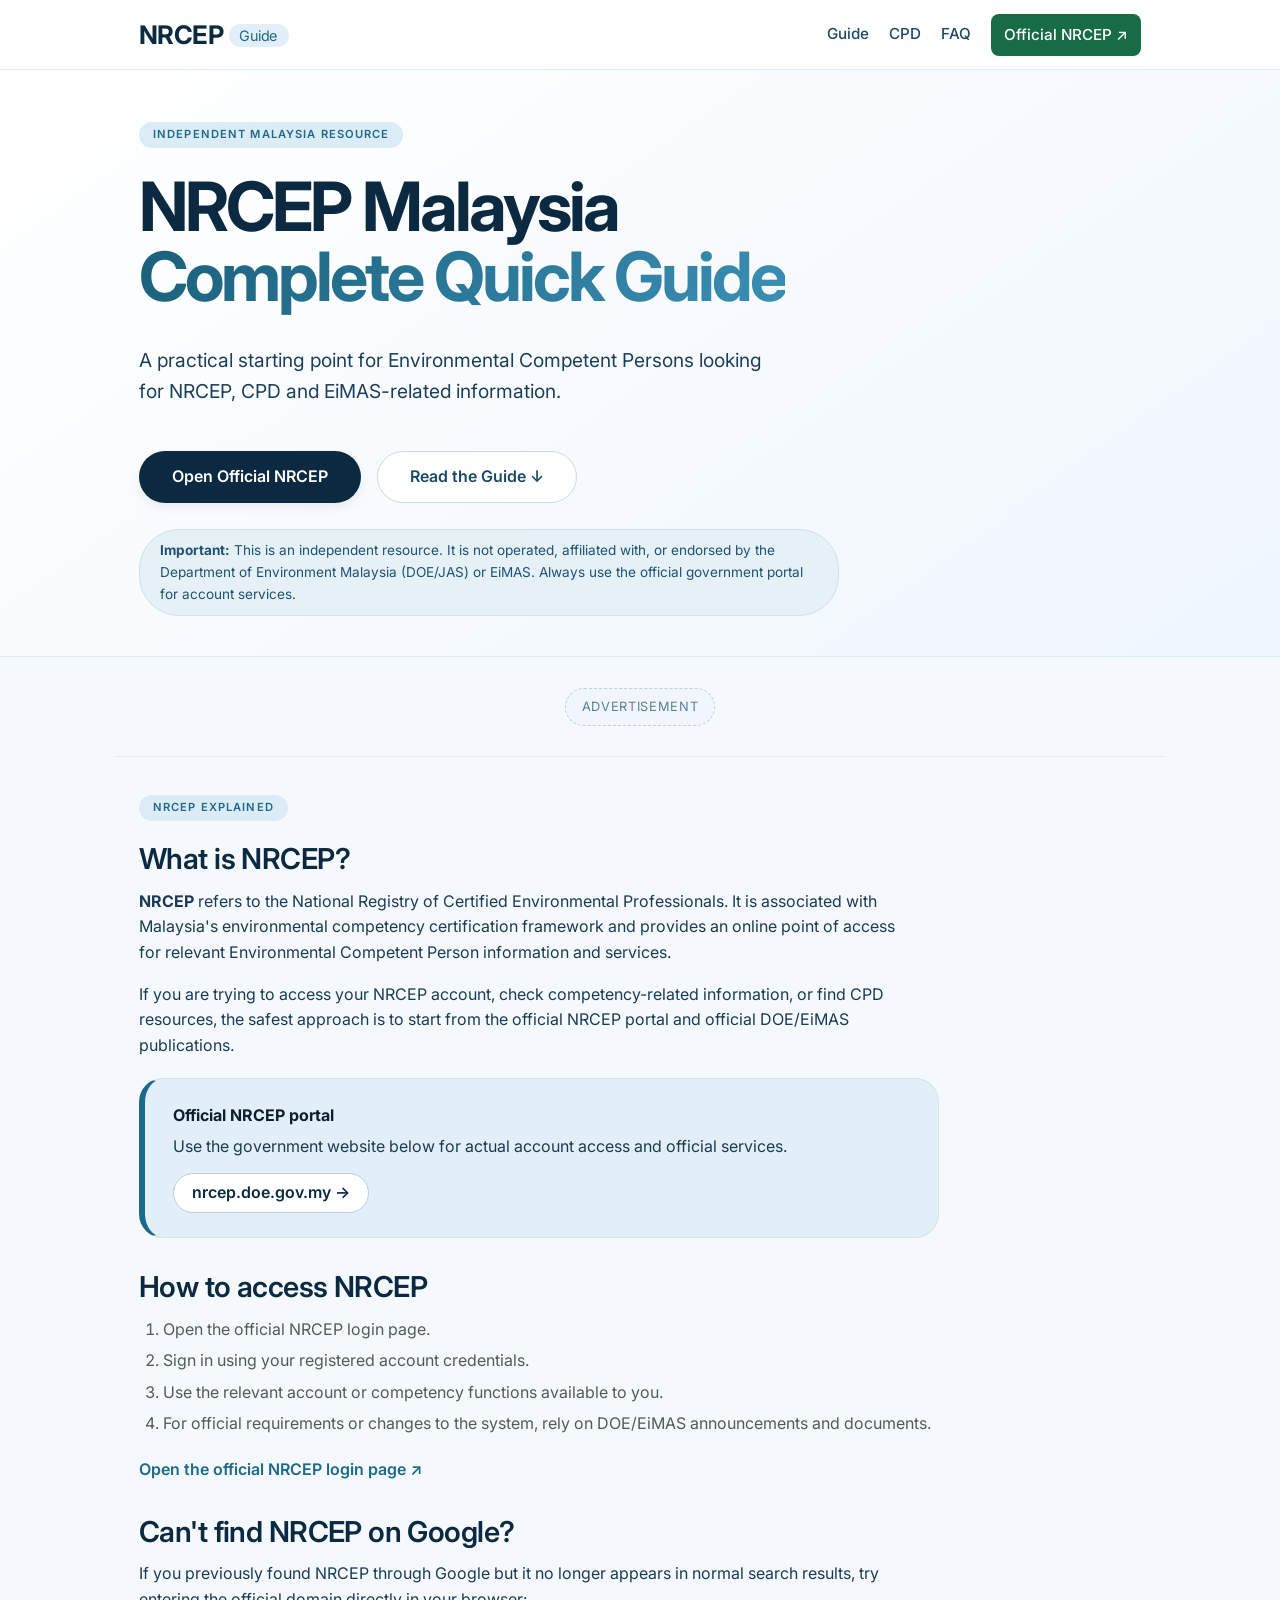
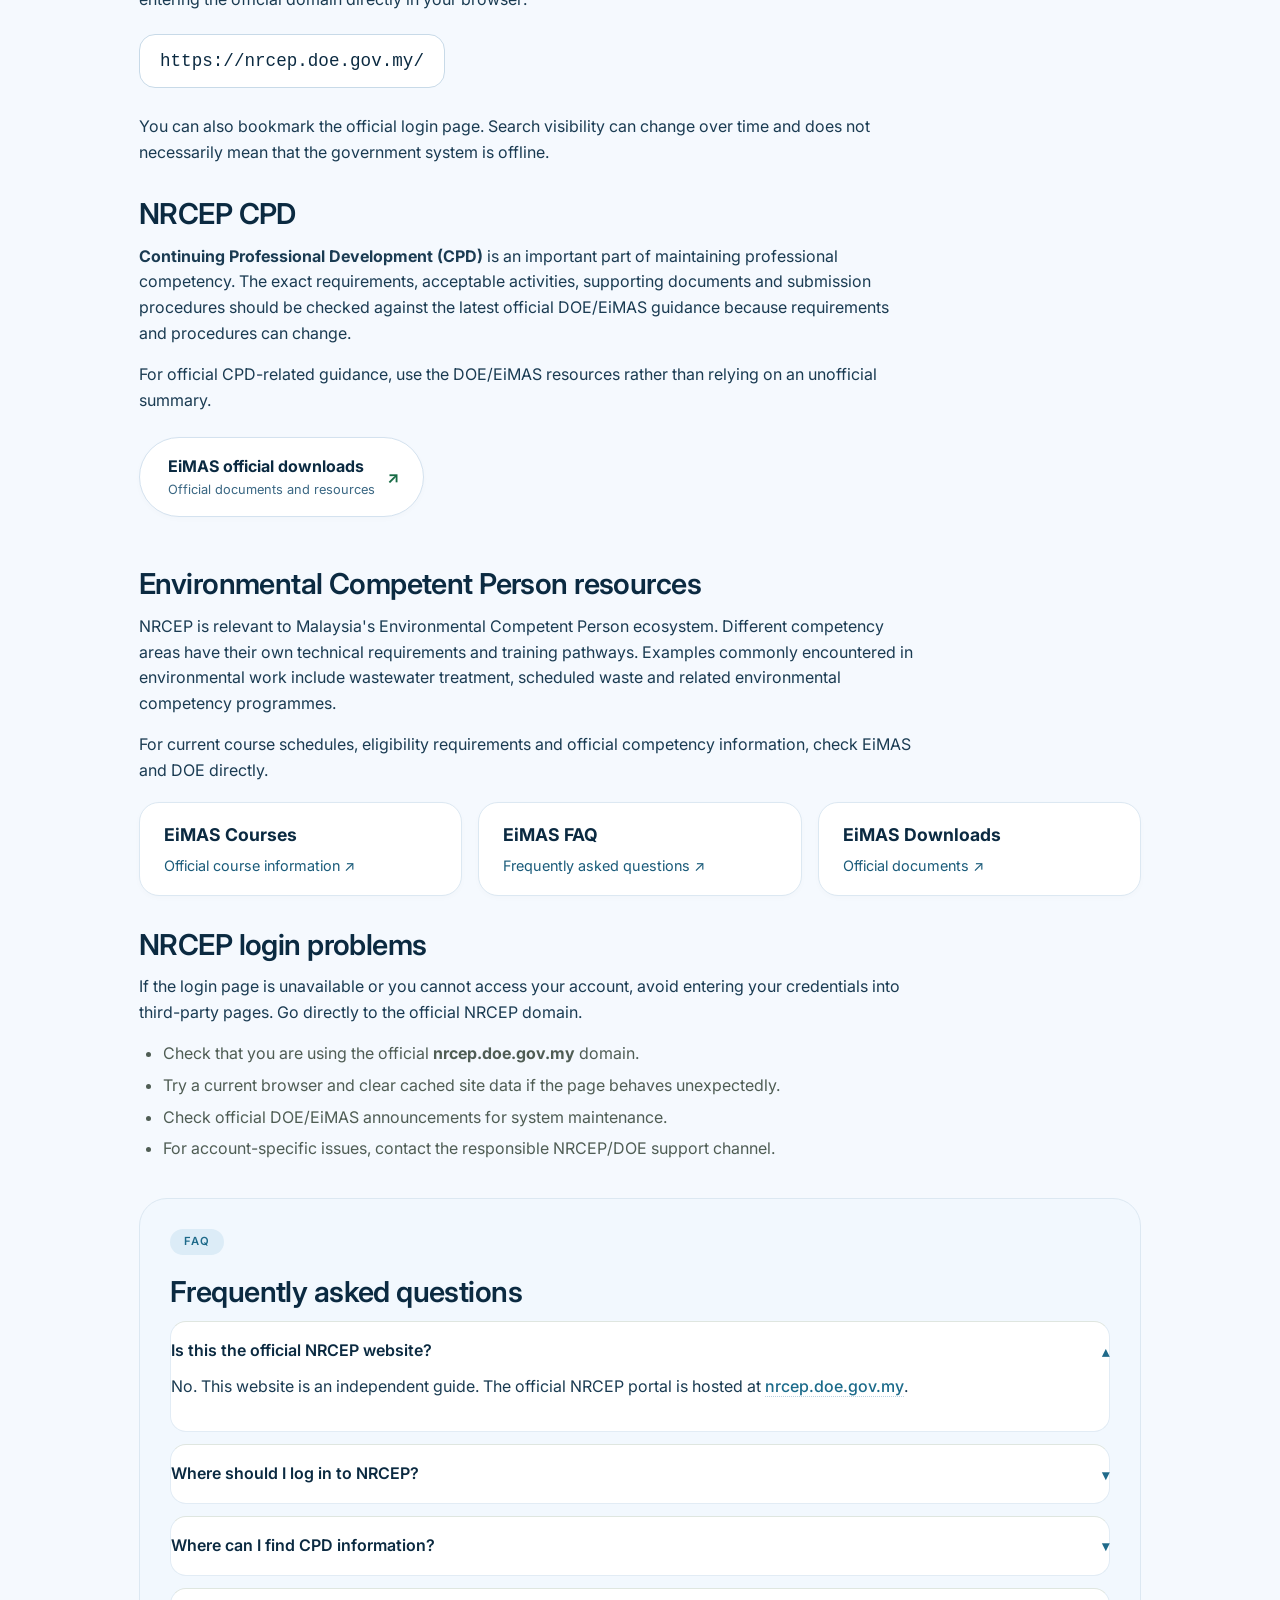
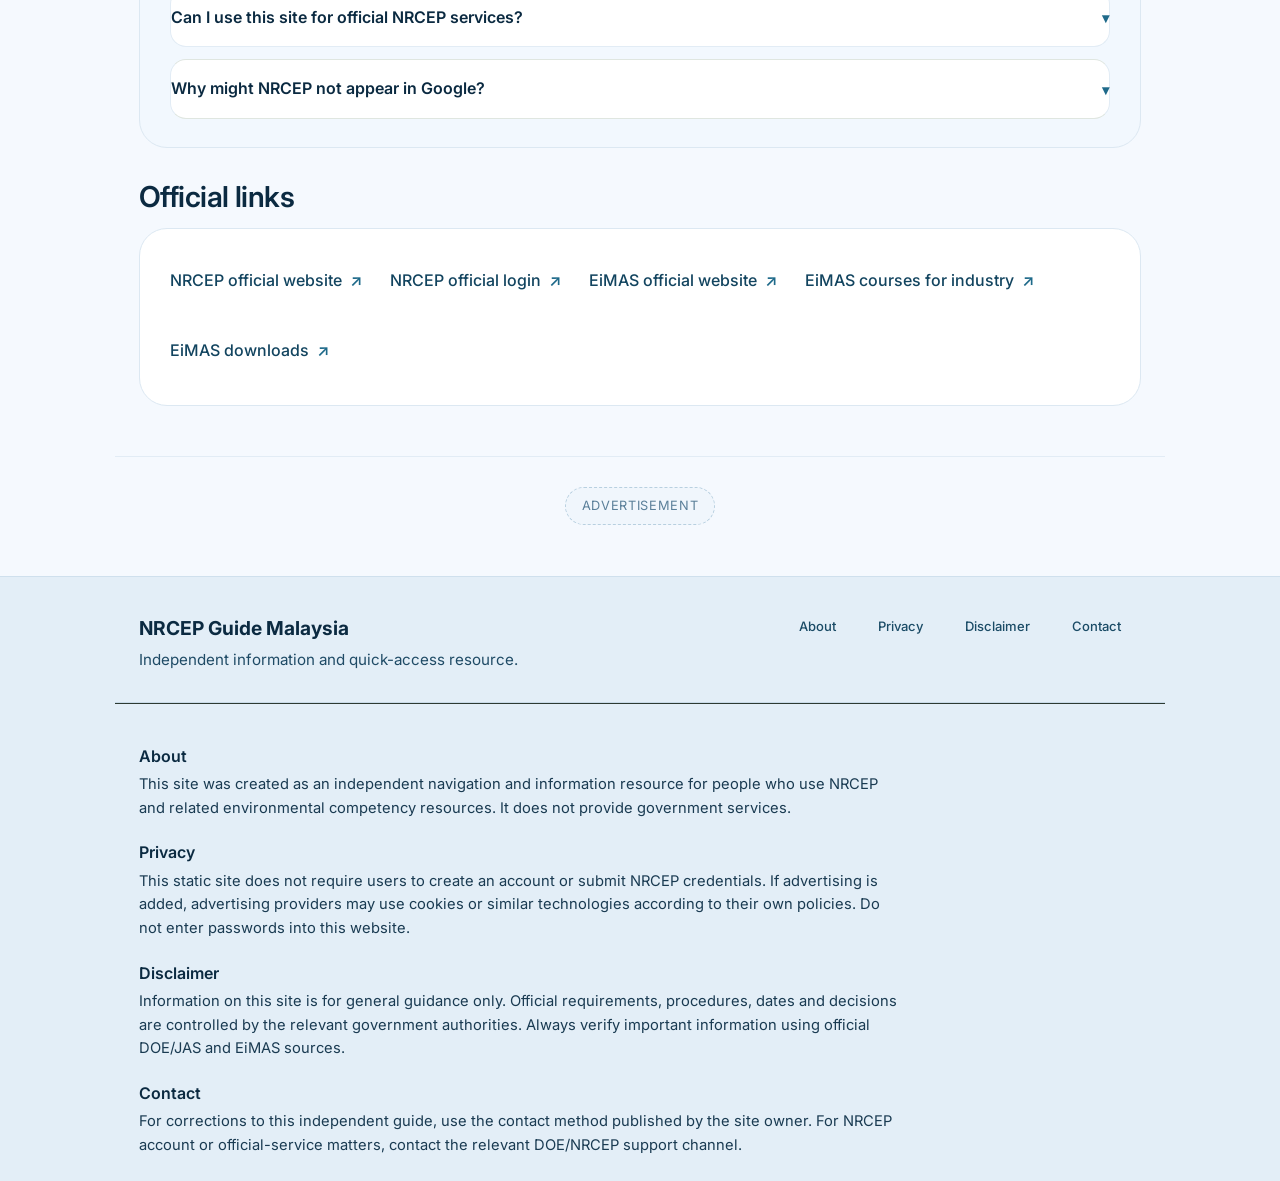
==== index.html @ 07fbc236 "Add NRCEP Guide Malaysia website files including README, HTML, CSS, robots.txt, and sitemap" ====
<!doctype html>
<html lang="en">
<head>
  <meta charset="utf-8">
  <meta name="viewport" content="width=device-width, initial-scale=1">
  <title>NRCEP Malaysia: Complete Guide, CPD, Login & EiMAS Resources</title>
  <meta name="description" content="Independent NRCEP Malaysia guide covering the official portal, login, CPD, Environmental Competent Person information, EiMAS resources and useful links.">
  <meta name="robots" content="index,follow,max-image-preview:large">
  <link rel="canonical" href="https://YOUR-USERNAME.github.io/nrcep-guide/">
  <link rel="stylesheet" href="style.css">
  <!-- Google Font & improved base styling -->
  <link rel="preconnect" href="https://fonts.googleapis.com">
  <link rel="preconnect" href="https://fonts.gstatic.com" crossorigin>
  <link href="https://fonts.googleapis.com/css2?family=Inter:opsz,wght@14..32,400;14..32,500;14..32,600;14..32,700&display=swap" rel="stylesheet">
  <script type="application/ld+json">
  {
    "@context":"https://schema.org",
    "@type":"WebSite",
    "name":"NRCEP Guide Malaysia",
    "url":"https://YOUR-USERNAME.github.io/nrcep-guide/",
    "description":"Independent information and quick-access guide for NRCEP and related Environmental Competent Person resources in Malaysia."
  }
  </script>
  <style>
    /* --- modern reset & base --- */
    * { margin:0; padding:0; box-sizing:border-box; }
    body {
      font-family: 'Inter', -apple-system, BlinkMacSystemFont, sans-serif;
      background: #f5f9fe;
      color: #0b1f2e;
      line-height: 1.6;
      -webkit-font-smoothing: antialiased;
    }
    .wrap { max-width: 1100px; margin: 0 auto; padding: 0 24px; }

    /* --- header / nav --- */
    .nav {
      background: rgba(255,255,255,0.85);
      backdrop-filter: blur(8px);
      border-bottom: 1px solid #e2ecf5;
      padding: 14px 0;
      position: sticky;
      top: 0;
      z-index: 20;
    }
    .nav-inner {
      display: flex;
      align-items: center;
      justify-content: space-between;
      flex-wrap: wrap;
      gap: 12px;
    }
    .brand {
      font-size: 1.6rem;
      font-weight: 700;
      letter-spacing: -0.02em;
      text-decoration: none;
      color: #0b2a41;
      display: flex;
      align-items: center;
      gap: 2px;
    }
    .brand span {
      font-weight: 400;
      color: #1e6a8a;
      background: #e3eff8;
      padding: 0 12px 0 10px;
      border-radius: 40px;
      font-size: 0.9rem;
      margin-left: 4px;
    }
    nav {
      display: flex;
      align-items: center;
      flex-wrap: wrap;
      gap: 12px 20px;
    }
    nav a {
      text-decoration: none;
      font-weight: 500;
      color: #1f4a66;
      font-size: 0.95rem;
      transition: 0.2s;
      border-bottom: 2px solid transparent;
    }
    nav a:hover { border-bottom-color: #1f6a8a; color: #0b2a41; }
    .official {
      background: #0b2a41;
      color: white !important;
      padding: 6px 18px;
      border-radius: 40px;
      border-bottom: none !important;
      transition: 0.2s;
    }
    .official:hover { background: #1a405b; color: white !important; transform: translateY(-1px); }

    /* --- hero --- */
    .hero {
      padding: 52px 0 40px;
      background: linear-gradient(145deg, #ffffff 0%, #eff6fd 100%);
      border-bottom: 1px solid #dce8f2;
    }
    .hero .wrap { display: flex; flex-direction: column; gap: 10px; }
    .eyebrow {
      font-size: 0.7rem;
      font-weight: 600;
      letter-spacing: 0.1em;
      text-transform: uppercase;
      color: #1e6a8a;
      background: #dcecf7;
      display: inline-block;
      padding: 4px 14px;
      border-radius: 30px;
      width: fit-content;
    }
    h1 {
      font-size: 2.8rem;
      font-weight: 700;
      letter-spacing: -0.03em;
      line-height: 1.1;
      color: #0b2a41;
    }
    h1 span {
      background: linear-gradient(135deg, #1a5f7a, #3b8fb5);
      -webkit-background-clip: text;
      -webkit-text-fill-color: transparent;
      background-clip: text;
    }
    .lead {
      font-size: 1.2rem;
      max-width: 650px;
      color: #1c3f59;
      margin-top: 4px;
    }
    .actions {
      display: flex;
      flex-wrap: wrap;
      gap: 16px;
      margin-top: 10px;
    }
    .button {
      display: inline-block;
      padding: 12px 32px;
      border-radius: 60px;
      font-weight: 600;
      font-size: 1rem;
      text-decoration: none;
      transition: 0.2s;
      border: 1px solid transparent;
    }
    .button.primary {
      background: #0b2a41;
      color: white;
      box-shadow: 0 4px 10px rgba(11,42,65,0.08);
    }
    .button.primary:hover {
      background: #1a405b;
      transform: translateY(-2px);
      box-shadow: 0 10px 22px rgba(11,42,65,0.15);
    }
    .button.secondary {
      background: white;
      color: #1a4b66;
      border-color: #c8dae8;
    }
    .button.secondary:hover {
      background: #eef4f9;
      border-color: #a8c0d4;
      transform: translateY(-2px);
    }
    .notice {
      font-size: 0.85rem;
      color: #1f5372;
      background: #e5f0f7;
      padding: 10px 20px;
      border-radius: 40px;
      margin-top: 16px;
      border: 1px solid #cfe0ed;
      max-width: 700px;
    }

    /* --- ads (placeholder) --- */
    .ad-slot {
      text-align: center;
      padding: 20px 0;
      color: #5a7f99;
      font-size: 0.8rem;
      letter-spacing: 0.05em;
      border-bottom: 1px solid #e2ecf5;
    }
    .ad-slot div {
      background: #f0f6fc;
      padding: 8px 16px;
      border-radius: 40px;
      display: inline-block;
      border: 1px dashed #b8d0e0;
    }
    .ad-slot.bottom { border-top: 1px solid #e2ecf5; border-bottom: none; margin-top: 20px; }

    /* --- article / main content --- */
    .article {
      padding: 36px 24px 20px;
    }
    .article h2 {
      font-size: 1.8rem;
      font-weight: 600;
      letter-spacing: -0.02em;
      color: #0b2a41;
      margin: 32px 0 12px;
    }
    .article h2:first-of-type { margin-top: 8px; }
    .article p {
      color: #1a3b52;
      margin-bottom: 16px;
      max-width: 780px;
    }
    .article ul, .article ol {
      padding-left: 24px;
      margin-bottom: 20px;
      color: #1a3b52;
    }
    .article li { margin-bottom: 6px; }
    .text-link {
      font-weight: 600;
      color: #1b6a8a;
      text-decoration: none;
      border-bottom: 2px solid transparent;
    }
    .text-link:hover { border-bottom-color: #1b6a8a; }

    .callout {
      background: #e3eff8;
      border-radius: 24px;
      padding: 24px 28px;
      margin: 20px 0 28px;
      border-left: 6px solid #1b6a8a;
      max-width: 800px;
    }
    .callout p { margin-bottom: 6px; }
    .callout a {
      display: inline-block;
      font-weight: 600;
      color: #0b2a41;
      text-decoration: none;
      background: white;
      padding: 6px 18px;
      border-radius: 40px;
      margin-top: 8px;
      border: 1px solid #b8d0e0;
      transition: 0.15s;
    }
    .callout a:hover { background: #f0f6fc; }

    .url-box {
      background: white;
      padding: 12px 20px;
      border-radius: 16px;
      border: 1px solid #c8dae8;
      font-family: monospace;
      font-size: 1.1rem;
      display: inline-block;
      margin: 6px 0 18px;
      color: #0b2a41;
    }

    .resource {
      display: inline-flex;
      align-items: center;
      gap: 12px;
      background: white;
      padding: 16px 24px 16px 28px;
      border-radius: 60px;
      text-decoration: none;
      border: 1px solid #d4e2ef;
      transition: 0.2s;
      margin: 8px 0 18px;
      box-shadow: 0 2px 6px rgba(0,0,0,0.02);
    }
    .resource:hover {
      border-color: #a8c0d4;
      transform: translateX(4px);
      box-shadow: 0 6px 14px rgba(11,42,65,0.06);
    }
    .resource b { color: #0b2a41; }
    .resource small { display: block; font-weight: 400; color: #3a6783; font-size: 0.8rem; }

    .cards {
      display: flex;
      flex-wrap: wrap;
      gap: 16px;
      margin: 18px 0 24px;
    }
    .mini-card {
      background: white;
      padding: 18px 24px;
      border-radius: 20px;
      border: 1px solid #dce8f2;
      text-decoration: none;
      flex: 1 0 180px;
      transition: 0.2s;
      box-shadow: 0 2px 6px rgba(0,0,0,0.02);
    }
    .mini-card:hover {
      border-color: #a8c0d4;
      transform: translateY(-3px);
      box-shadow: 0 10px 20px rgba(11,42,65,0.06);
    }
    .mini-card b { display: block; font-size: 1.1rem; color: #0b2a41; }
    .mini-card span { font-size: 0.9rem; color: #1a5b7a; }

    /* --- FAQ --- */
    .faq {
      margin: 36px 0 20px;
      background: #f2f8fe;
      border-radius: 28px;
      padding: 28px 30px;
      border: 1px solid #dce8f2;
    }
    .faq .eyebrow { margin-bottom: 12px; }
    .faq h2 { margin-top: 0; }
    details {
      background: white;
      padding: 14px 20px;
      border-radius: 16px;
      margin-top: 12px;
      border: 1px solid #e2ecf5;
      transition: 0.1s;
    }
    details summary {
      font-weight: 600;
      color: #0b2a41;
      cursor: pointer;
      list-style: none;
      display: flex;
      align-items: center;
      justify-content: space-between;
    }
    details summary::-webkit-details-marker { display: none; }
    details summary::after {
      content: "▾";
      font-size: 0.9rem;
      color: #1f6a8a;
    }
    details[open] summary::after { content: "▴"; }
    details p { margin-top: 12px; color: #1a3b52; padding-right: 8px; }
    details a { color: #1b6a8a; font-weight: 500; text-decoration: none; border-bottom: 1px dotted #b8d0e0; }
    details a:hover { border-bottom-color: #1b6a8a; }

    /* --- link list --- */
    .link-list {
      display: flex;
      flex-wrap: wrap;
      gap: 12px 24px;
      background: white;
      padding: 24px 28px;
      border-radius: 28px;
      border: 1px solid #dce8f2;
      margin: 14px 0 10px;
    }
    .link-list a {
      display: inline-flex;
      align-items: center;
      gap: 8px;
      font-weight: 500;
      color: #12445f;
      text-decoration: none;
      border-bottom: 2px solid transparent;
      transition: 0.15s;
    }
    .link-list a:hover { border-bottom-color: #1b6a8a; color: #08324a; }
    .link-list b { color: #1f6a8a; font-weight: 600; }

    /* --- footer --- */
    footer {
      background: #e3eef7;
      border-top: 1px solid #cfe0ed;
      padding: 36px 0 24px;
      margin-top: 20px;
    }
    .footer-grid {
      display: flex;
      flex-wrap: wrap;
      justify-content: space-between;
      gap: 24px;
      padding-bottom: 24px;
      border-bottom: 1px solid #c8dae8;
    }
    .footer-grid strong { font-size: 1.2rem; color: #0b2a41; }
    .footer-grid p { color: #1f4b66; font-size: 0.95rem; }
    .footer-grid a {
      color: #1a4b66;
      text-decoration: none;
      margin-right: 20px;
      font-weight: 500;
      border-bottom: 2px solid transparent;
      transition: 0.15s;
    }
    .footer-grid a:hover { border-bottom-color: #1a4b66; }
    .legal { padding-top: 20px; }
    .legal h3 {
      font-size: 1rem;
      font-weight: 600;
      color: #0b2a41;
      margin: 20px 0 4px;
    }
    .legal p {
      color: #1a3b52;
      font-size: 0.92rem;
      max-width: 760px;
    }

    /* --- responsive --- */
    @media (max-width: 700px) {
      h1 { font-size: 2.2rem; }
      .hero { padding: 36px 0; }
      .nav-inner { flex-direction: column; align-items: stretch; gap: 8px; }
      nav { justify-content: center; }
      .footer-grid { flex-direction: column; align-items: flex-start; }
      .article { padding: 24px 0; }
      .faq { padding: 20px; }
      .callout { padding: 18px; }
    }
    @media (max-width: 460px) {
      .actions .button { width: 100%; text-align: center; }
      .resource { flex-wrap: wrap; }
    }
  </style>
</head>
<body>
<header class="nav">
  <div class="wrap nav-inner">
    <a class="brand" href="#top">NRCEP<span>Guide</span></a>
    <nav>
      <a href="#guide">Guide</a>
      <a href="#cpd">CPD</a>
      <a href="#faq">FAQ</a>
      <a class="official" href="https://nrcep.doe.gov.my/auth/Account/Login" target="_blank" rel="noopener noreferrer">Official NRCEP ↗</a>
    </nav>
  </div>
</header>

<main id="top">
  <section class="hero">
    <div class="wrap">
      <div class="eyebrow">INDEPENDENT MALAYSIA RESOURCE</div>
      <h1>NRCEP Malaysia<br><span>Complete Quick Guide</span></h1>
      <p class="lead">A practical starting point for Environmental Competent Persons looking for NRCEP, CPD and EiMAS-related information.</p>
      <div class="actions">
        <a class="button primary" href="https://nrcep.doe.gov.my/auth/Account/Login" target="_blank" rel="noopener noreferrer">Open Official NRCEP</a>
        <a class="button secondary" href="#guide">Read the Guide ↓</a>
      </div>
      <div class="notice"><strong>Important:</strong> This is an independent resource. It is not operated, affiliated with, or endorsed by the Department of Environment Malaysia (DOE/JAS) or EiMAS. Always use the official government portal for account services.</div>
    </div>
  </section>

  <section class="wrap ad-slot" aria-label="Advertisement"><div>ADVERTISEMENT</div></section>

  <section class="wrap article" id="guide">
    <div class="eyebrow">NRCEP EXPLAINED</div>
    <h2>What is NRCEP?</h2>
    <p><strong>NRCEP</strong> refers to the National Registry of Certified Environmental Professionals. It is associated with Malaysia's environmental competency certification framework and provides an online point of access for relevant Environmental Competent Person information and services.</p>
    <p>If you are trying to access your NRCEP account, check competency-related information, or find CPD resources, the safest approach is to start from the official NRCEP portal and official DOE/EiMAS publications.</p>

    <div class="callout">
      <strong>Official NRCEP portal</strong>
      <p>Use the government website below for actual account access and official services.</p>
      <a href="https://nrcep.doe.gov.my/auth/Account/Login" target="_blank" rel="noopener noreferrer">nrcep.doe.gov.my →</a>
    </div>

    <h2>How to access NRCEP</h2>
    <ol>
      <li>Open the official NRCEP login page.</li>
      <li>Sign in using your registered account credentials.</li>
      <li>Use the relevant account or competency functions available to you.</li>
      <li>For official requirements or changes to the system, rely on DOE/EiMAS announcements and documents.</li>
    </ol>
    <p><a class="text-link" href="https://nrcep.doe.gov.my/auth/Account/Login" target="_blank" rel="noopener noreferrer">Open the official NRCEP login page ↗</a></p>

    <h2>Can't find NRCEP on Google?</h2>
    <p>If you previously found NRCEP through Google but it no longer appears in normal search results, try entering the official domain directly in your browser:</p>
    <div class="url-box">https://nrcep.doe.gov.my/</div>
    <p>You can also bookmark the official login page. Search visibility can change over time and does not necessarily mean that the government system is offline.</p>

    <h2 id="cpd">NRCEP CPD</h2>
    <p><strong>Continuing Professional Development (CPD)</strong> is an important part of maintaining professional competency. The exact requirements, acceptable activities, supporting documents and submission procedures should be checked against the latest official DOE/EiMAS guidance because requirements and procedures can change.</p>
    <p>For official CPD-related guidance, use the DOE/EiMAS resources rather than relying on an unofficial summary.</p>
    <a class="resource" href="https://eimas.doe.gov.my/en/download/" target="_blank" rel="noopener noreferrer">
      <span><b>EiMAS official downloads</b><small>Official documents and resources</small></span><b>↗</b>
    </a>

    <h2>Environmental Competent Person resources</h2>
    <p>NRCEP is relevant to Malaysia's Environmental Competent Person ecosystem. Different competency areas have their own technical requirements and training pathways. Examples commonly encountered in environmental work include wastewater treatment, scheduled waste and related environmental competency programmes.</p>
    <p>For current course schedules, eligibility requirements and official competency information, check EiMAS and DOE directly.</p>

    <div class="cards">
      <a class="mini-card" href="https://eimas.doe.gov.my/en/courses/courses-for-industry/" target="_blank" rel="noopener noreferrer"><b>EiMAS Courses</b><span>Official course information ↗</span></a>
      <a class="mini-card" href="https://eimas.doe.gov.my/en/faq/" target="_blank" rel="noopener noreferrer"><b>EiMAS FAQ</b><span>Frequently asked questions ↗</span></a>
      <a class="mini-card" href="https://eimas.doe.gov.my/en/download/" target="_blank" rel="noopener noreferrer"><b>EiMAS Downloads</b><span>Official documents ↗</span></a>
    </div>

    <h2>NRCEP login problems</h2>
    <p>If the login page is unavailable or you cannot access your account, avoid entering your credentials into third-party pages. Go directly to the official NRCEP domain.</p>
    <ul>
      <li>Check that you are using the official <strong>nrcep.doe.gov.my</strong> domain.</li>
      <li>Try a current browser and clear cached site data if the page behaves unexpectedly.</li>
      <li>Check official DOE/EiMAS announcements for system maintenance.</li>
      <li>For account-specific issues, contact the responsible NRCEP/DOE support channel.</li>
    </ul>

    <section class="faq" id="faq">
      <div class="eyebrow">FAQ</div>
      <h2>Frequently asked questions</h2>
      <details open><summary>Is this the official NRCEP website?</summary><p>No. This website is an independent guide. The official NRCEP portal is hosted at <a href="https://nrcep.doe.gov.my/" target="_blank" rel="noopener noreferrer">nrcep.doe.gov.my</a>.</p></details>
      <details><summary>Where should I log in to NRCEP?</summary><p>Use the official NRCEP login page: <a href="https://nrcep.doe.gov.my/auth/Account/Login" target="_blank" rel="noopener noreferrer">NRCEP Login ↗</a>.</p></details>
      <details><summary>Where can I find CPD information?</summary><p>Start with the official DOE/EiMAS resources and the latest published guidance. Requirements may change, so check the current official documents.</p></details>
      <details><summary>Can I use this site for official NRCEP services?</summary><p>No. This site only provides information and links. Account actions and official services should be performed on the government NRCEP portal.</p></details>
      <details><summary>Why might NRCEP not appear in Google?</summary><p>Search indexing and ranking can change. If the domain is not appearing in search, access it directly using the official URL and check official DOE channels for any service changes.</p></details>
    </section>

    <h2>Official links</h2>
    <div class="link-list">
      <a href="https://nrcep.doe.gov.my/" target="_blank" rel="noopener noreferrer"><span>NRCEP official website</span><b>↗</b></a>
      <a href="https://nrcep.doe.gov.my/auth/Account/Login" target="_blank" rel="noopener noreferrer"><span>NRCEP official login</span><b>↗</b></a>
      <a href="https://eimas.doe.gov.my/" target="_blank" rel="noopener noreferrer"><span>EiMAS official website</span><b>↗</b></a>
      <a href="https://eimas.doe.gov.my/en/courses/courses-for-industry/" target="_blank" rel="noopener noreferrer"><span>EiMAS courses for industry</span><b>↗</b></a>
      <a href="https://eimas.doe.gov.my/en/download/" target="_blank" rel="noopener noreferrer"><span>EiMAS downloads</span><b>↗</b></a>
    </div>
  </section>

  <section class="wrap ad-slot bottom" aria-label="Advertisement"><div>ADVERTISEMENT</div></section>
</main>

<footer>
  <div class="wrap footer-grid">
    <div><strong>NRCEP Guide Malaysia</strong><p>Independent information and quick-access resource.</p></div>
    <div>
      <a href="#about">About</a>
      <a href="#privacy">Privacy</a>
      <a href="#disclaimer">Disclaimer</a>
      <a href="#contact">Contact</a>
    </div>
  </div>
  <div class="wrap legal" id="about">
    <h3>About</h3>
    <p>This site was created as an independent navigation and information resource for people who use NRCEP and related environmental competency resources. It does not provide government services.</p>
    <h3 id="privacy">Privacy</h3>
    <p>This static site does not require users to create an account or submit NRCEP credentials. If advertising is added, advertising providers may use cookies or similar technologies according to their own policies. Do not enter passwords into this website.</p>
    <h3 id="disclaimer">Disclaimer</h3>
    <p>Information on this site is for general guidance only. Official requirements, procedures, dates and decisions are controlled by the relevant government authorities. Always verify important information using official DOE/JAS and EiMAS sources.</p>
    <h3 id="contact">Contact</h3>
    <p>For corrections to this independent guide, use the contact method published by the site owner. For NRCEP account or official-service matters, contact the relevant DOE/NRCEP support channel.</p>
  </div>
</footer>
</body>
</html>
---- style.css ----
:root{--bg:#f7f9f7;--ink:#142018;--muted:#647169;--line:#dfe6e0;--card:#fff;--accent:#176b45;--dark:#0e4e34;--soft:#e7f2eb}
*{box-sizing:border-box}html{scroll-behavior:smooth}body{margin:0;background:var(--bg);color:var(--ink);font-family:Inter,ui-sans-serif,system-ui,-apple-system,BlinkMacSystemFont,"Segoe UI",sans-serif;line-height:1.7}.wrap{width:min(1050px,calc(100% - 36px));margin:auto}
.nav{height:70px;background:#fff;border-bottom:1px solid var(--line);position:sticky;top:0;z-index:20}.nav-inner{height:100%;display:flex;align-items:center;justify-content:space-between}.brand{font-weight:850;font-size:20px;text-decoration:none;color:var(--ink)}.brand span{color:var(--accent)}nav{display:flex;align-items:center;gap:22px}nav a{font-size:13px;color:var(--muted);text-decoration:none;font-weight:700}nav .official{color:#fff;background:var(--accent);padding:9px 13px;border-radius:8px}
.hero{padding:85px 0 65px;background:linear-gradient(180deg,#fff,#f7f9f7);border-bottom:1px solid var(--line)}.eyebrow{font-size:11px;letter-spacing:1.7px;font-weight:850;color:var(--accent);margin-bottom:13px}.hero h1{font-size:clamp(42px,7vw,68px);line-height:1.03;letter-spacing:-3px;margin:0 0 20px}.hero h1 span{color:var(--accent)}.lead{font-size:19px;color:var(--muted);max-width:700px;margin:0 0 25px}.actions{display:flex;gap:10px;flex-wrap:wrap}.button{display:inline-block;text-decoration:none;padding:12px 17px;border-radius:9px;font-weight:800;font-size:14px}.primary{background:var(--accent);color:#fff}.secondary{background:#fff;color:var(--ink);border:1px solid var(--line)}.notice{margin-top:22px;max-width:800px;font-size:13px;color:#6a756e;background:#f0f5f1;border:1px solid #dce8df;padding:13px 15px;border-radius:9px}
.article{max-width:800px;padding:55px 0}.article h2{font-size:29px;line-height:1.2;letter-spacing:-.7px;margin:45px 0 12px}.article p{color:#4f5d54}.article li{color:#4f5d54;margin:5px 0}.callout{background:var(--soft);border:1px solid #d4e5da;border-radius:13px;padding:22px;margin:25px 0}.callout p{margin:5px 0 10px}.callout a,.text-link{color:var(--accent);font-weight:800;text-decoration:none}.url-box{background:#18221c;color:#e9f2ec;padding:14px 17px;border-radius:9px;font-family:ui-monospace,SFMono-Regular,Menlo,monospace;font-size:13px;overflow:auto}
.resource{display:flex;justify-content:space-between;align-items:center;text-decoration:none;color:var(--ink);border:1px solid var(--line);background:#fff;border-radius:12px;padding:17px 19px;margin:18px 0}.resource small{display:block;color:var(--muted);font-weight:500}.resource>b:last-child{color:var(--accent)}
.cards{display:grid;grid-template-columns:repeat(3,1fr);gap:12px;margin:20px 0}.mini-card{display:flex;flex-direction:column;gap:5px;border:1px solid var(--line);background:#fff;border-radius:12px;padding:17px;text-decoration:none;color:var(--ink)}.mini-card span{font-size:12px;color:var(--muted)}
.faq{margin-top:55px}.faq details{border-top:1px solid var(--line);padding:16px 0}.faq details:last-child{border-bottom:1px solid var(--line)}summary{cursor:pointer;font-weight:800}.faq p{margin:10px 0 0}.link-list{border-top:1px solid var(--line);margin-top:20px}.link-list a{display:flex;justify-content:space-between;padding:15px 2px;border-bottom:1px solid var(--line);text-decoration:none;color:var(--ink);font-weight:750}.link-list b{color:var(--accent)}
.ad-slot{height:100px;display:grid;place-items:center;color:#9aa39d;font-size:9px;letter-spacing:1.4px}.bottom{margin-bottom:35px}
footer{background:#132019;color:#dce6df;padding:35px 0 45px}.footer-grid{display:flex;justify-content:space-between;gap:30px}.footer-grid p{color:#9daaa2;font-size:13px;margin:5px 0}.footer-grid a{color:#cdd9d1;text-decoration:none;font-size:13px;margin-left:18px}.legal{max-width:1050px;margin-top:30px;border-top:1px solid #2d3a32;padding-top:25px}.legal h3{font-size:14px;margin:22px 0 5px}.legal p{color:#9daaa2;font-size:12px;max-width:800px;margin:0}
@media(max-width:760px){nav a:not(.official){display:none}.hero{padding:60px 0 45px}.hero h1{letter-spacing:-2px}.article h2{font-size:26px}.cards{grid-template-columns:1fr}.footer-grid{flex-direction:column}.footer-grid a{margin:0 15px 0 0}}
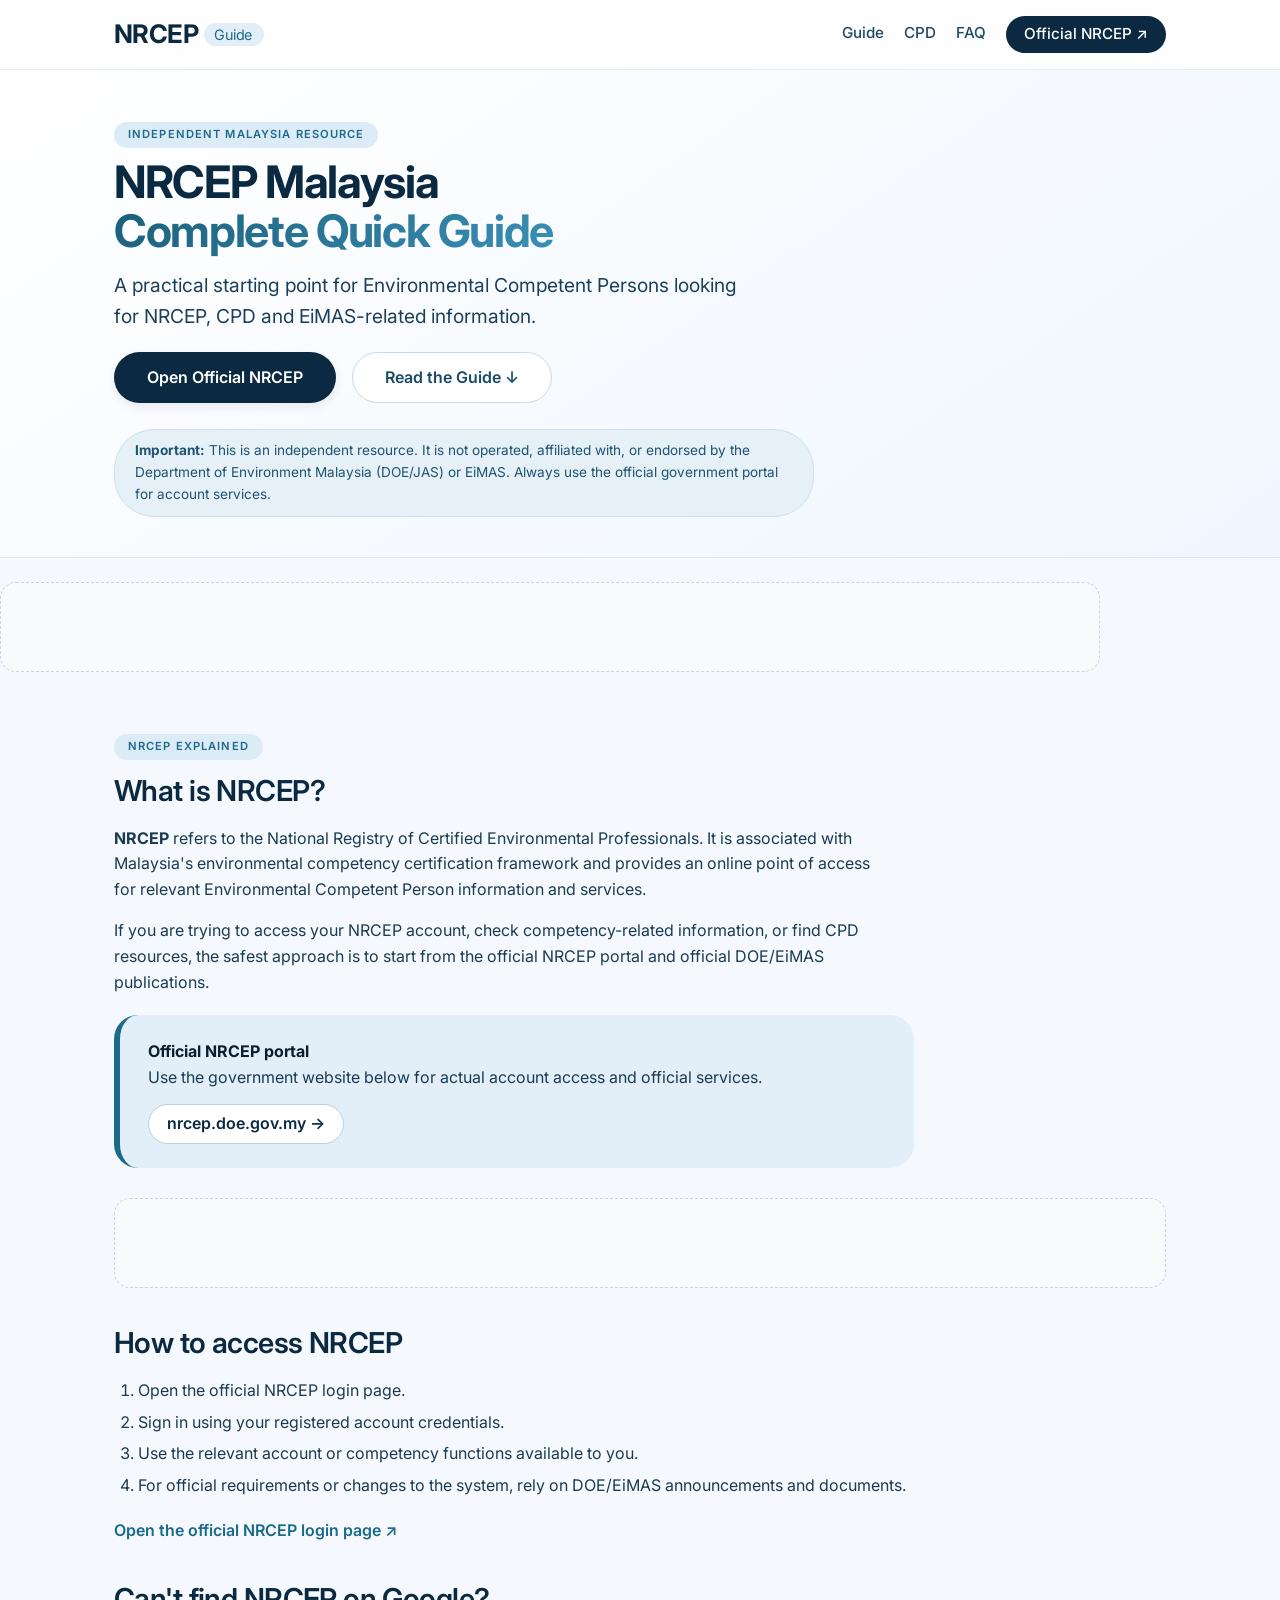
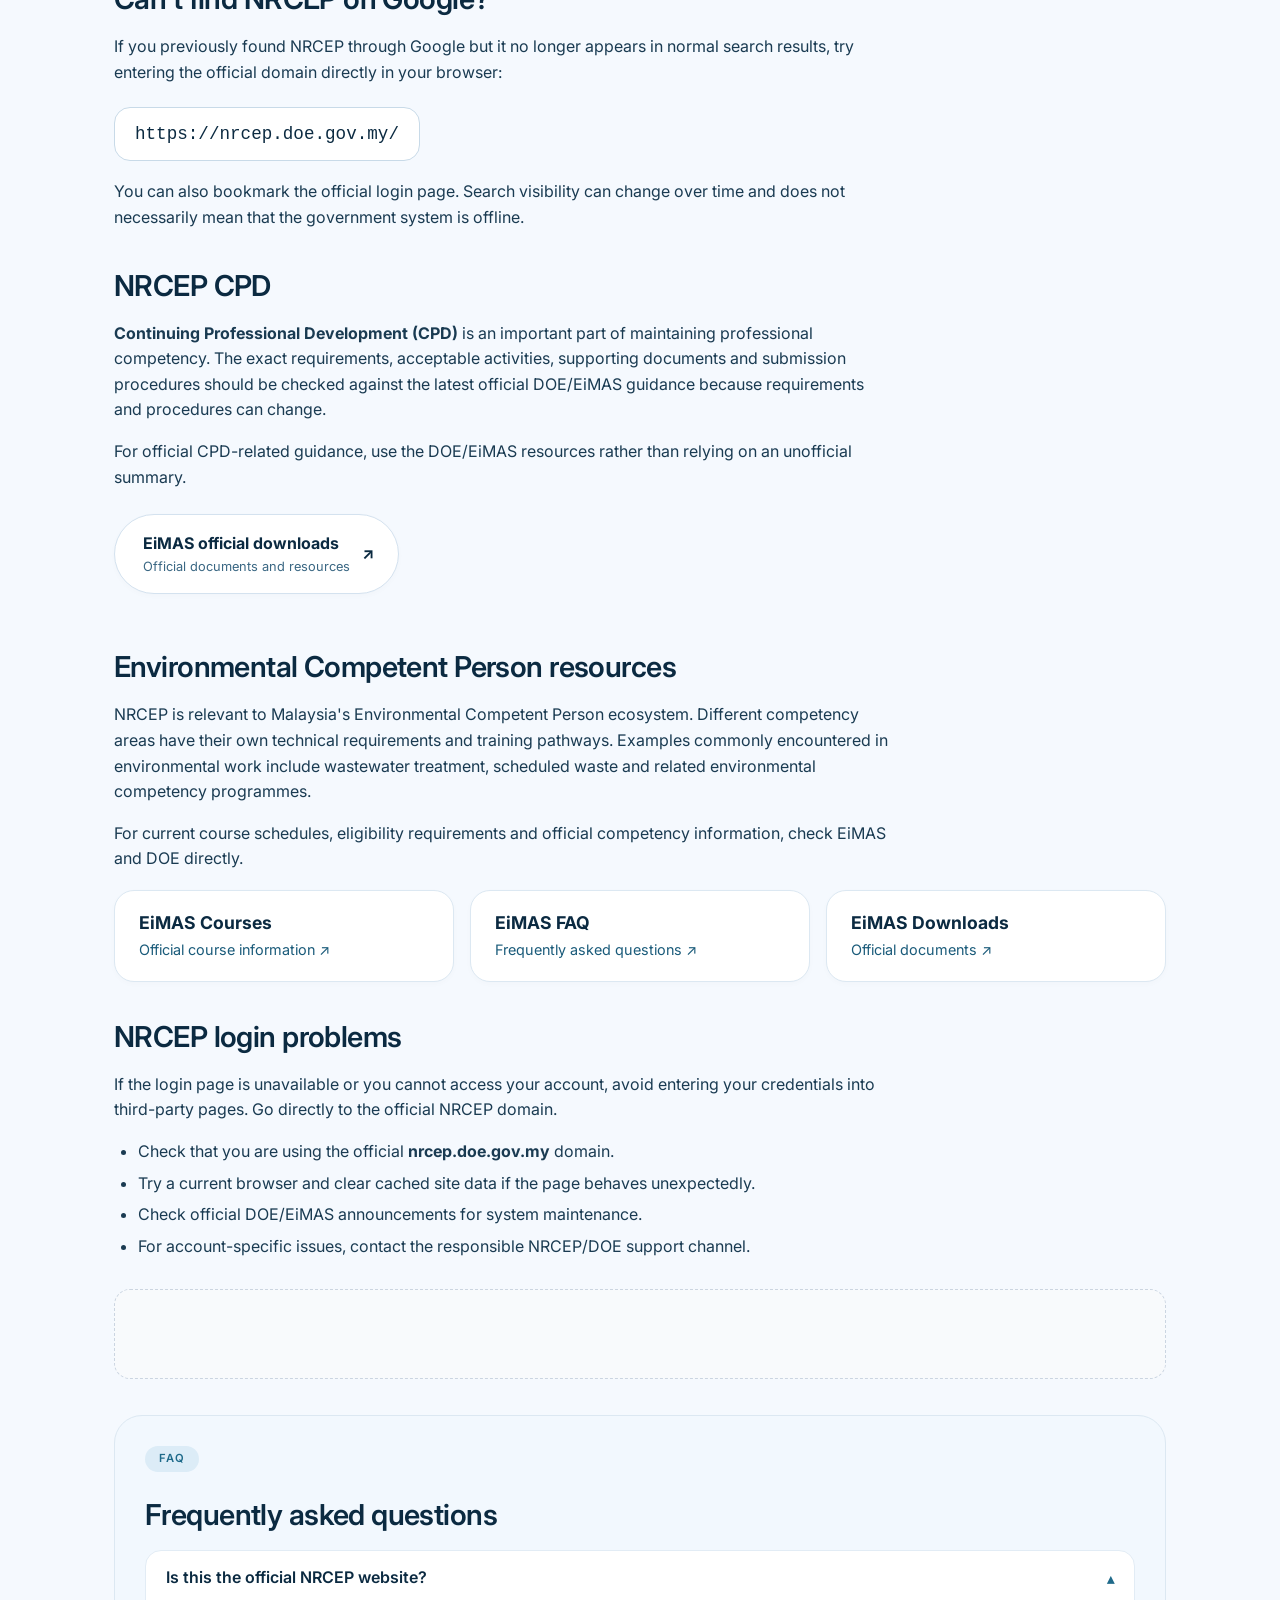
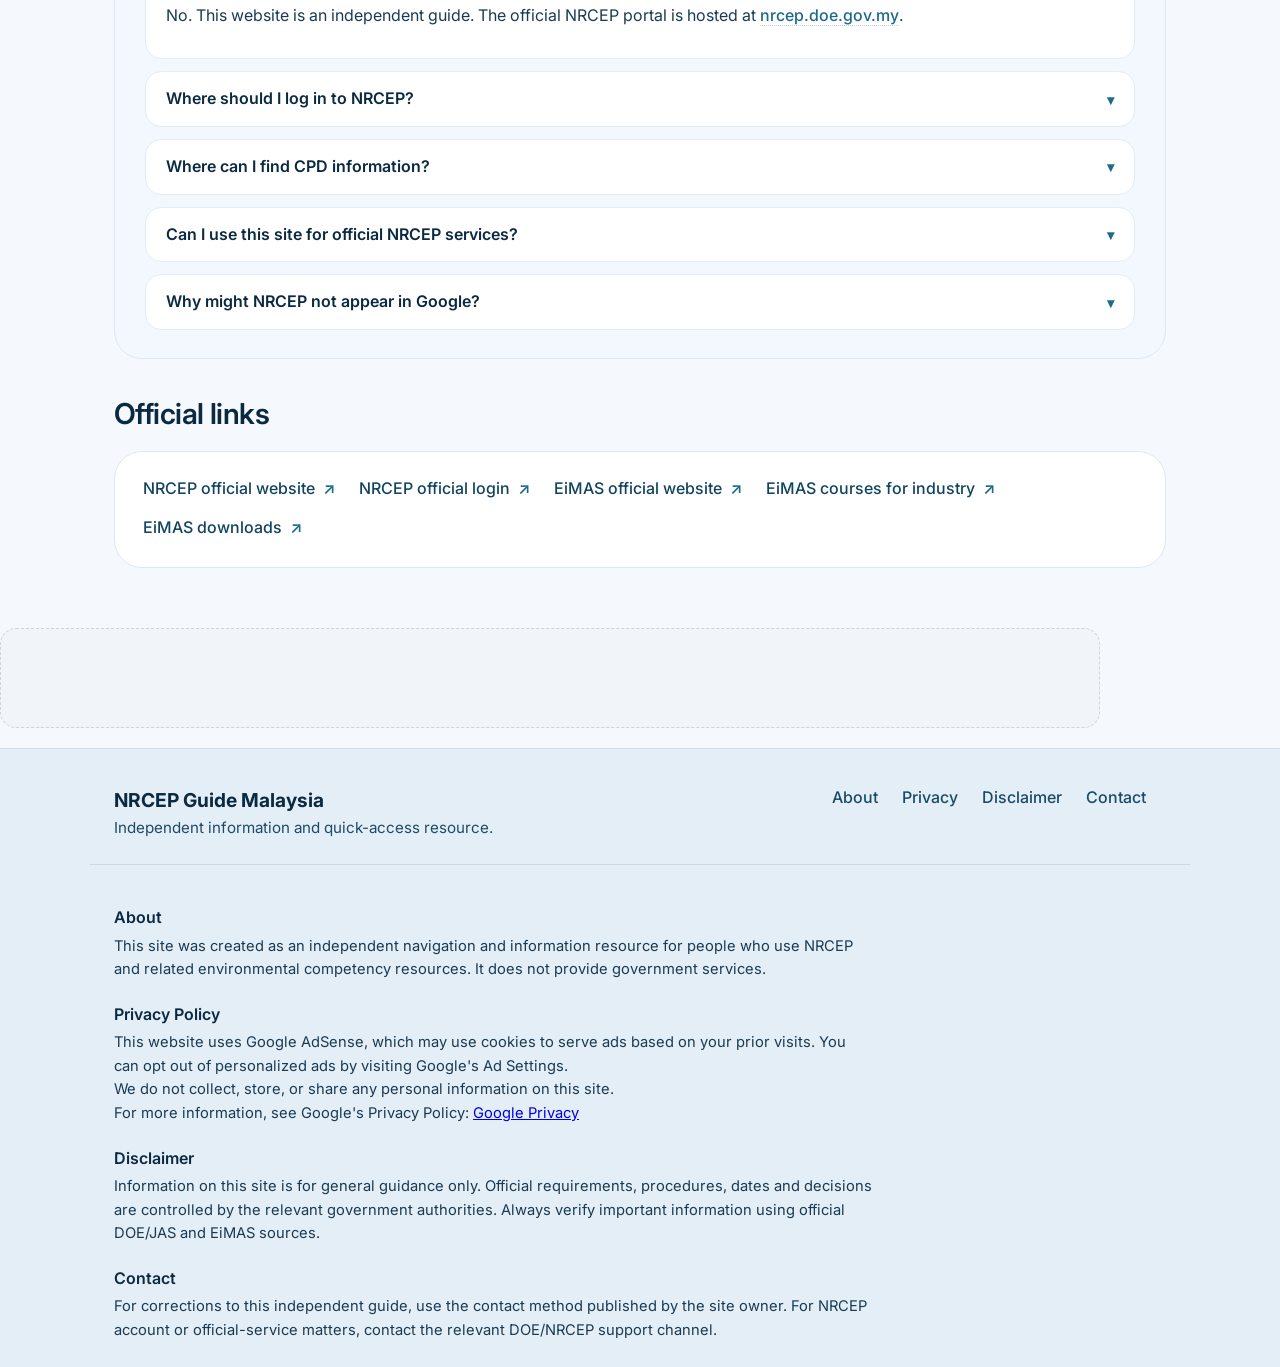
==== commit fbb9dd8d: "Update canonical link and add AdSense scripts" ====
--- a/index.html
+++ b/index.html
@@ -6,21 +6,17 @@
   <title>NRCEP Malaysia: Complete Guide, CPD, Login & EiMAS Resources</title>
   <meta name="description" content="Independent NRCEP Malaysia guide covering the official portal, login, CPD, Environmental Competent Person information, EiMAS resources and useful links.">
   <meta name="robots" content="index,follow,max-image-preview:large">
-  <link rel="canonical" href="https://YOUR-USERNAME.github.io/nrcep-guide/">
-  <link rel="stylesheet" href="style.css">
-  <!-- Google Font & improved base styling -->
+  <link rel="canonical" href="https://mhazeeq99-web.github.io/nrcep-guide/">
+
+  <!-- ===== GOOGLE ADSENSE ===== -->
+  <script async src="https://pagead2.googlesyndication.com/pagead/js/adsbygoogle.js?client=ca-pub-5164072019657938"
+     crossorigin="anonymous"></script>
+
+  <!-- Google Font -->
   <link rel="preconnect" href="https://fonts.googleapis.com">
   <link rel="preconnect" href="https://fonts.gstatic.com" crossorigin>
   <link href="https://fonts.googleapis.com/css2?family=Inter:opsz,wght@14..32,400;14..32,500;14..32,600;14..32,700&display=swap" rel="stylesheet">
-  <script type="application/ld+json">
-  {
-    "@context":"https://schema.org",
-    "@type":"WebSite",
-    "name":"NRCEP Guide Malaysia",
-    "url":"https://YOUR-USERNAME.github.io/nrcep-guide/",
-    "description":"Independent information and quick-access guide for NRCEP and related Environmental Competent Person resources in Malaysia."
-  }
-  </script>
+
   <style>
     /* --- modern reset & base --- */
     * { margin:0; padding:0; box-sizing:border-box; }
@@ -179,23 +175,25 @@
       max-width: 700px;
     }
 
-    /* --- ads (placeholder) --- */
-    .ad-slot {
-      text-align: center;
-      padding: 20px 0;
-      color: #5a7f99;
-      font-size: 0.8rem;
-      letter-spacing: 0.05em;
-      border-bottom: 1px solid #e2ecf5;
-    }
-    .ad-slot div {
-      background: #f0f6fc;
-      padding: 8px 16px;
-      border-radius: 40px;
-      display: inline-block;
-      border: 1px dashed #b8d0e0;
-    }
-    .ad-slot.bottom { border-top: 1px solid #e2ecf5; border-bottom: none; margin-top: 20px; }
+    /* --- Ad containers --- */
+    .ad-container {
+      background: #f8fafc;
+      border-radius: 16px;
+      padding: 16px;
+      margin: 24px 0;
+      min-height: 90px;
+      display: flex;
+      align-items: center;
+      justify-content: center;
+      border: 1px dashed #cbd5e1;
+    }
+    .ad-container-bottom {
+      background: #f1f5f9;
+      border-radius: 16px;
+      padding: 20px;
+      margin: 30px 0 10px;
+      min-height: 100px;
+    }
 
     /* --- article / main content --- */
     .article {
@@ -427,6 +425,7 @@
   </style>
 </head>
 <body>
+
 <header class="nav">
   <div class="wrap nav-inner">
     <a class="brand" href="#top">NRCEP<span>Guide</span></a>
@@ -453,7 +452,18 @@
     </div>
   </section>
 
-  <section class="wrap ad-slot" aria-label="Advertisement"><div>ADVERTISEMENT</div></section>
+  <!-- AD 1: TOP BANNER (slot ID will be added after approval) -->
+  <section class="wrap ad-container" aria-label="Advertisement">
+    <ins class="adsbygoogle"
+         style="display:block"
+         data-ad-client="ca-pub-5164072019657938"
+         data-ad-slot="XXXXXXXXXX"
+         data-ad-format="auto"
+         data-full-width-responsive="true"></ins>
+    <script>
+         (adsbygoogle = window.adsbygoogle || []).push({});
+    </script>
+  </section>
 
   <section class="wrap article" id="guide">
     <div class="eyebrow">NRCEP EXPLAINED</div>
@@ -465,6 +475,19 @@
       <strong>Official NRCEP portal</strong>
       <p>Use the government website below for actual account access and official services.</p>
       <a href="https://nrcep.doe.gov.my/auth/Account/Login" target="_blank" rel="noopener noreferrer">nrcep.doe.gov.my →</a>
+    </div>
+
+    <!-- AD 2: IN-CONTENT (slot ID will be added after approval) -->
+    <div class="ad-container" style="margin: 30px 0;">
+      <ins class="adsbygoogle"
+           style="display:block"
+           data-ad-client="ca-pub-5164072019657938"
+           data-ad-slot="XXXXXXXXXX"
+           data-ad-format="auto"
+           data-full-width-responsive="true"></ins>
+      <script>
+           (adsbygoogle = window.adsbygoogle || []).push({});
+      </script>
     </div>
 
     <h2>How to access NRCEP</h2>
@@ -506,6 +529,19 @@
       <li>Check official DOE/EiMAS announcements for system maintenance.</li>
       <li>For account-specific issues, contact the responsible NRCEP/DOE support channel.</li>
     </ul>
+
+    <!-- AD 3: BEFORE FAQ (slot ID will be added after approval) -->
+    <div class="ad-container" style="margin: 30px 0;">
+      <ins class="adsbygoogle"
+           style="display:block"
+           data-ad-client="ca-pub-5164072019657938"
+           data-ad-slot="XXXXXXXXXX"
+           data-ad-format="auto"
+           data-full-width-responsive="true"></ins>
+      <script>
+           (adsbygoogle = window.adsbygoogle || []).push({});
+      </script>
+    </div>
 
     <section class="faq" id="faq">
       <div class="eyebrow">FAQ</div>
@@ -527,7 +563,18 @@
     </div>
   </section>
 
-  <section class="wrap ad-slot bottom" aria-label="Advertisement"><div>ADVERTISEMENT</div></section>
+  <!-- AD 4: BOTTOM (slot ID will be added after approval) -->
+  <section class="wrap ad-container ad-container-bottom" aria-label="Advertisement">
+    <ins class="adsbygoogle"
+         style="display:block"
+         data-ad-client="ca-pub-5164072019657938"
+         data-ad-slot="XXXXXXXXXX"
+         data-ad-format="auto"
+         data-full-width-responsive="true"></ins>
+    <script>
+         (adsbygoogle = window.adsbygoogle || []).push({});
+    </script>
+  </section>
 </main>
 
 <footer>
@@ -543,13 +590,19 @@
   <div class="wrap legal" id="about">
     <h3>About</h3>
     <p>This site was created as an independent navigation and information resource for people who use NRCEP and related environmental competency resources. It does not provide government services.</p>
-    <h3 id="privacy">Privacy</h3>
-    <p>This static site does not require users to create an account or submit NRCEP credentials. If advertising is added, advertising providers may use cookies or similar technologies according to their own policies. Do not enter passwords into this website.</p>
+
+    <h3 id="privacy">Privacy Policy</h3>
+    <p>This website uses Google AdSense, which may use cookies to serve ads based on your prior visits. You can opt out of personalized ads by visiting Google's Ad Settings.</p>
+    <p>We do not collect, store, or share any personal information on this site.</p>
+    <p>For more information, see Google's Privacy Policy: <a href="https://policies.google.com/privacy" target="_blank">Google Privacy</a></p>
+
     <h3 id="disclaimer">Disclaimer</h3>
     <p>Information on this site is for general guidance only. Official requirements, procedures, dates and decisions are controlled by the relevant government authorities. Always verify important information using official DOE/JAS and EiMAS sources.</p>
+
     <h3 id="contact">Contact</h3>
     <p>For corrections to this independent guide, use the contact method published by the site owner. For NRCEP account or official-service matters, contact the relevant DOE/NRCEP support channel.</p>
   </div>
 </footer>
+
 </body>
-</html>+</html>
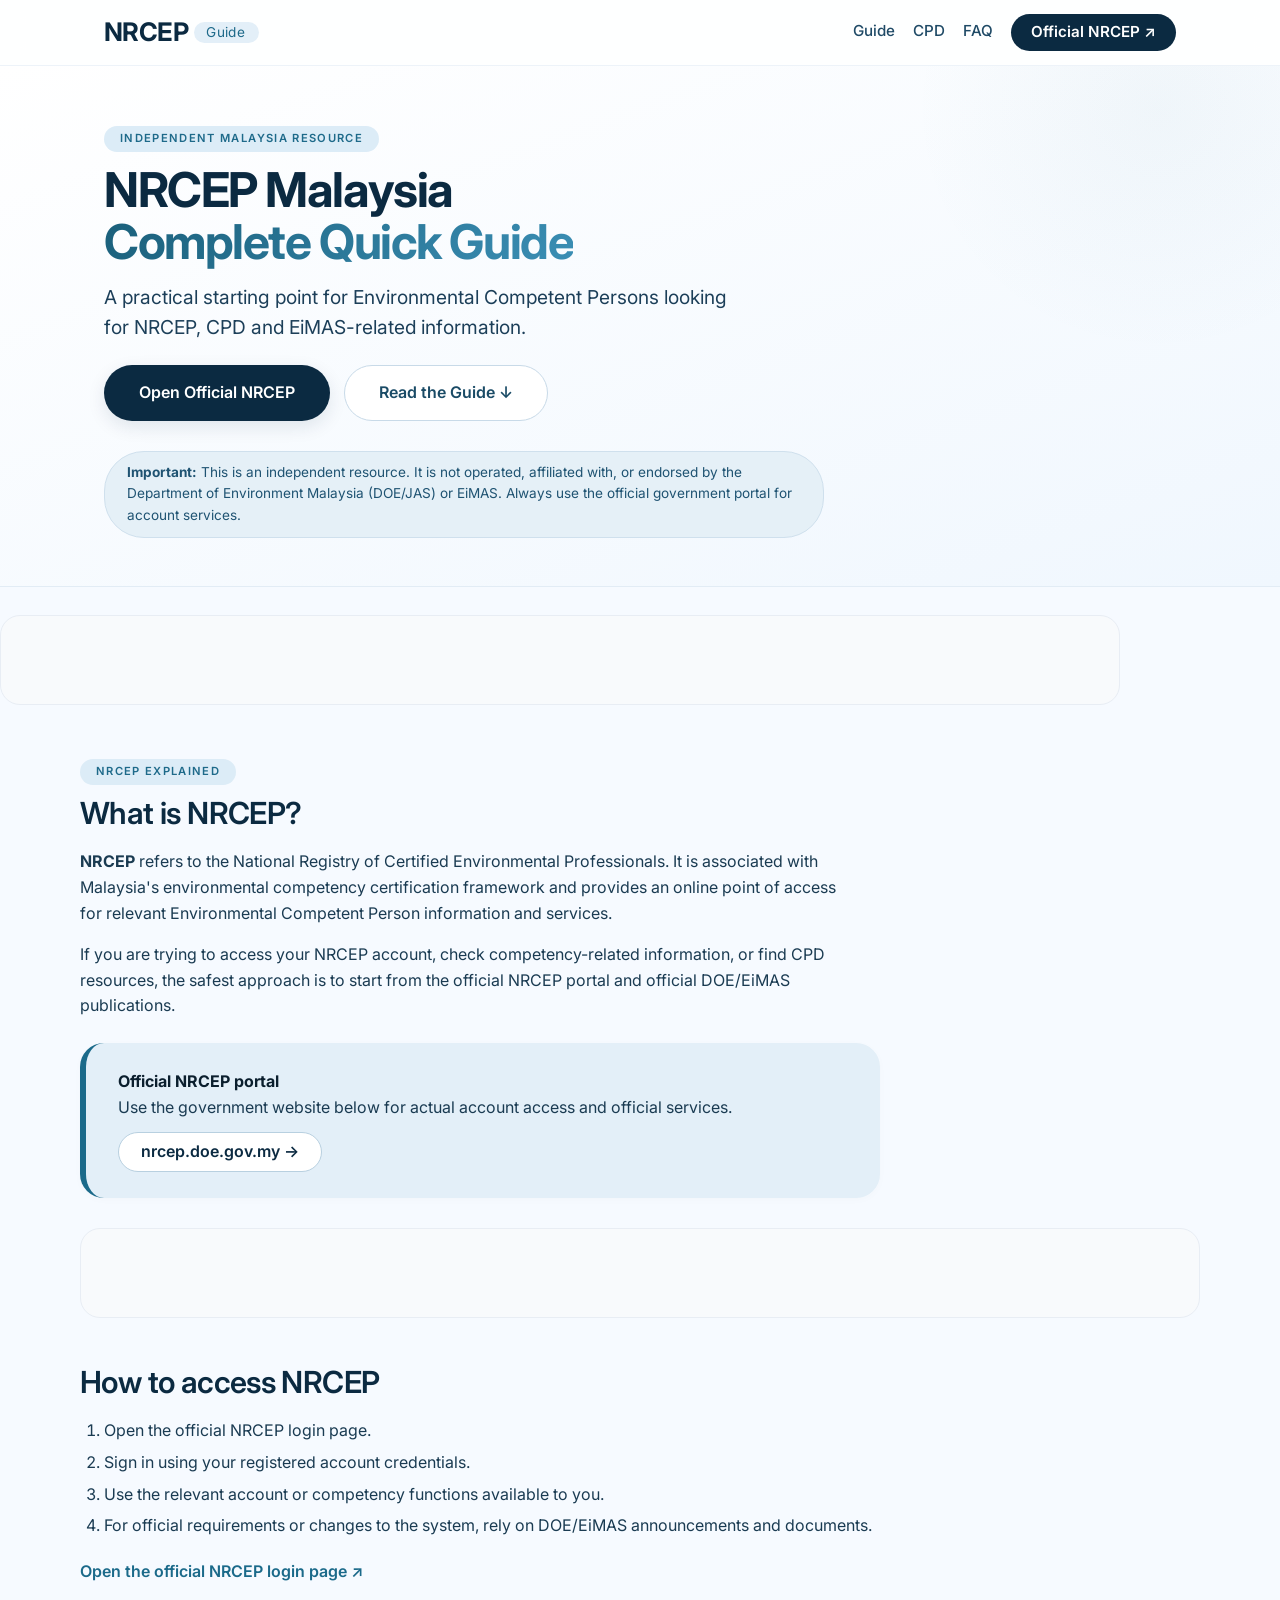
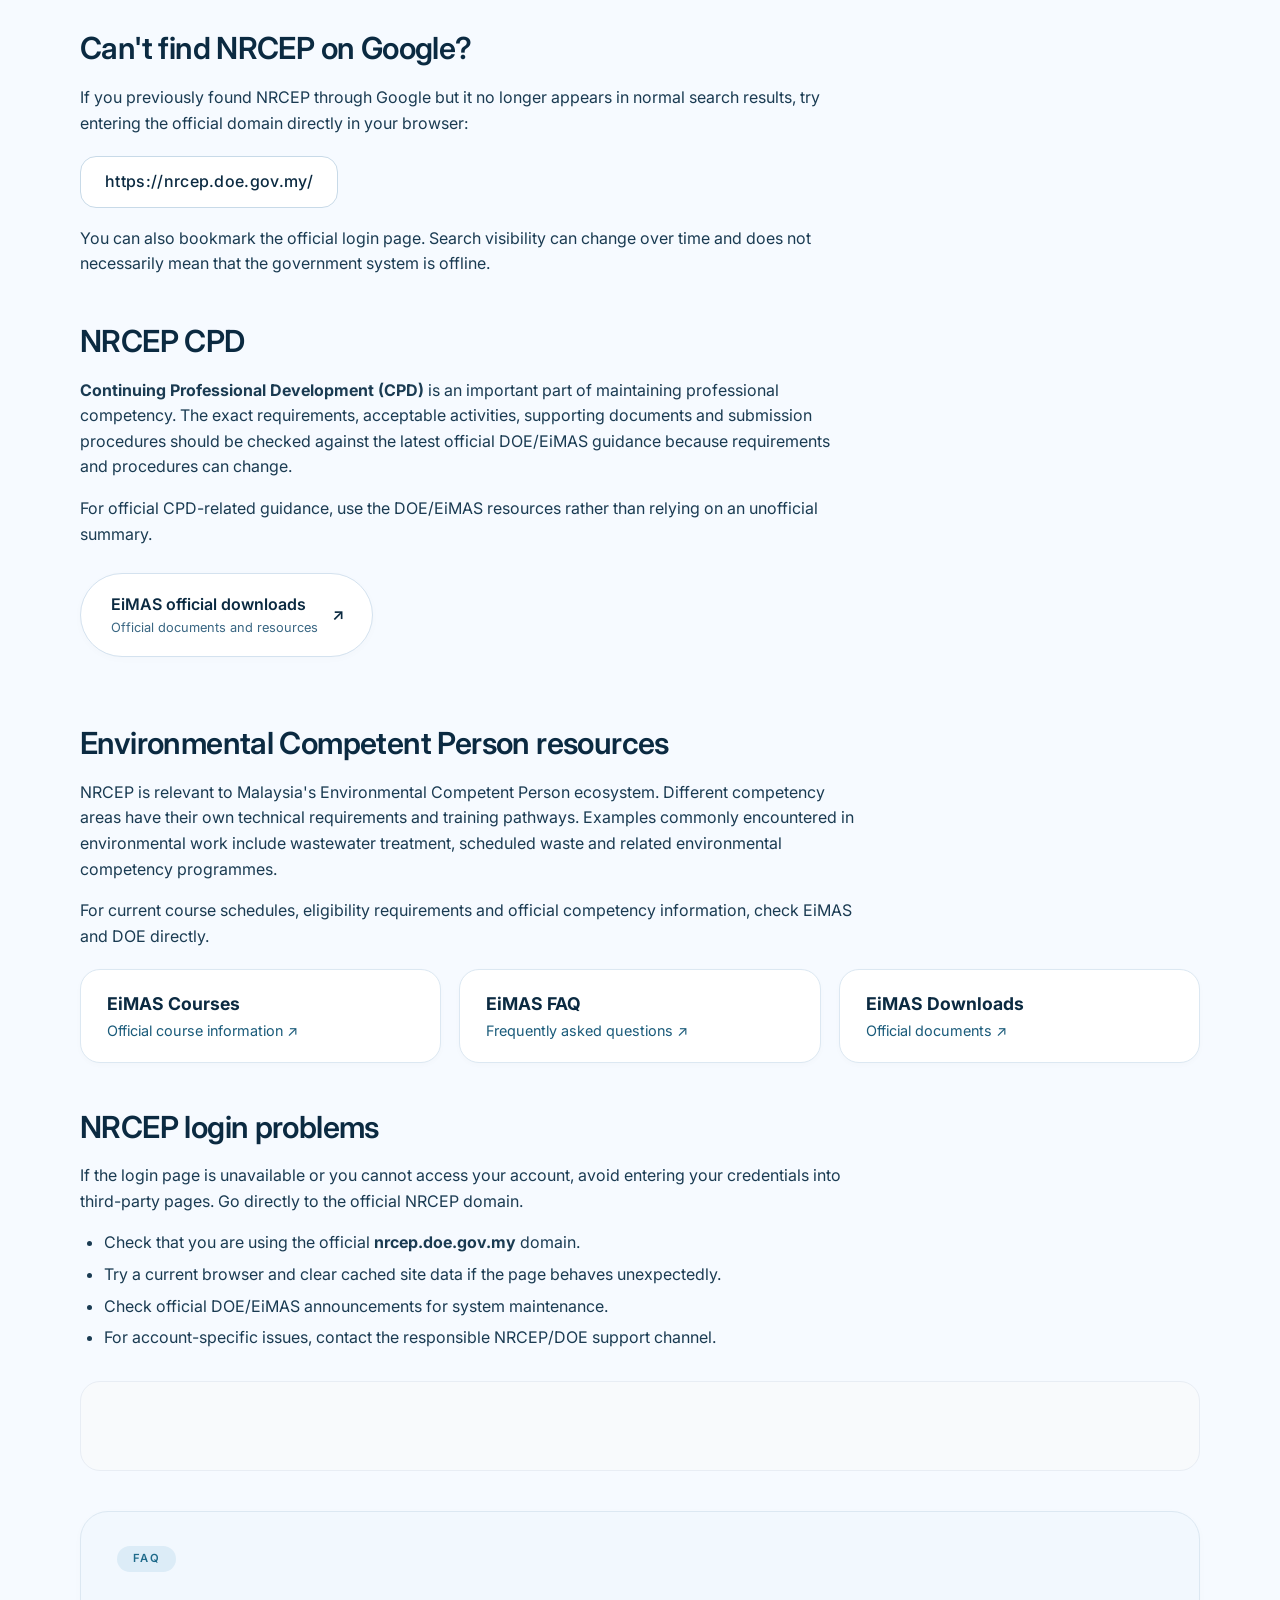
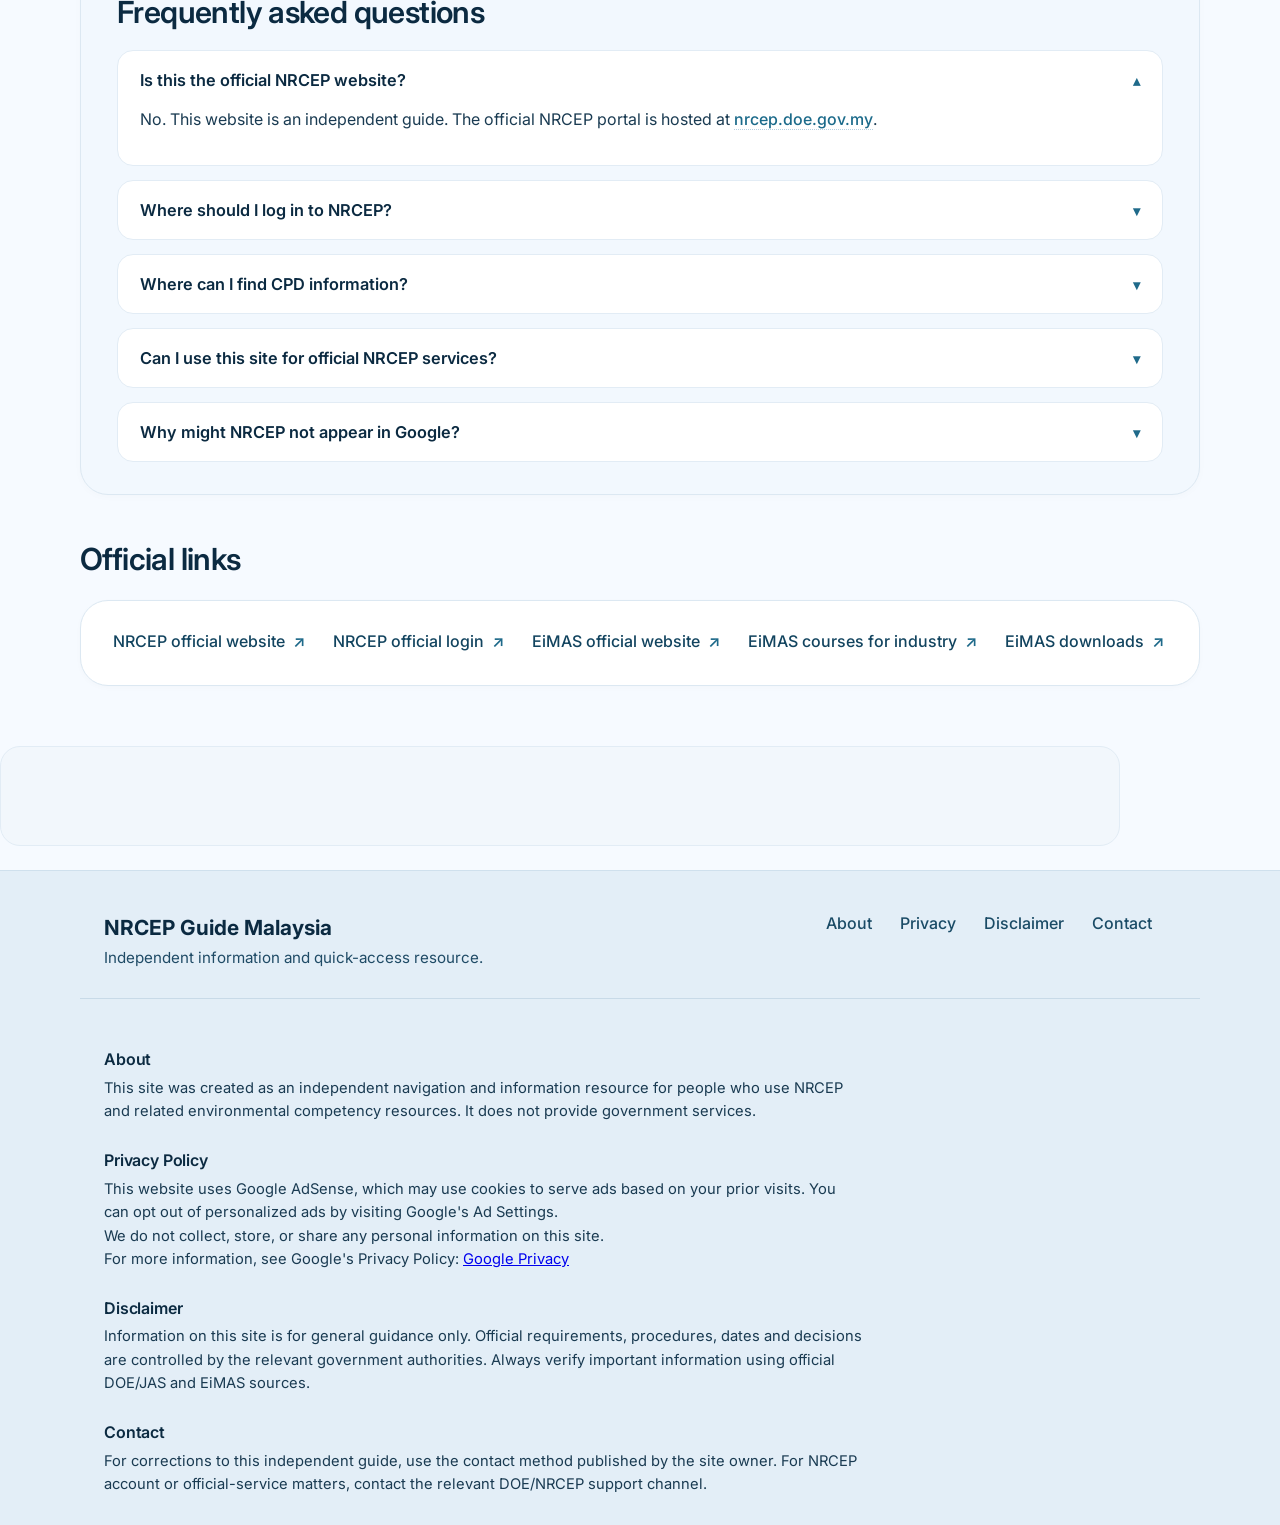
==== commit 8132bb4d: "Refactor styles in index.html for improved layout Updated styles for various elements including back" ====
--- a/index.html
+++ b/index.html
@@ -22,22 +22,23 @@
     * { margin:0; padding:0; box-sizing:border-box; }
     body {
       font-family: 'Inter', -apple-system, BlinkMacSystemFont, sans-serif;
-      background: #f5f9fe;
+      background: #f6faff;
       color: #0b1f2e;
       line-height: 1.6;
       -webkit-font-smoothing: antialiased;
     }
-    .wrap { max-width: 1100px; margin: 0 auto; padding: 0 24px; }
+    .wrap { max-width: 1120px; margin: 0 auto; padding: 0 24px; }
 
     /* --- header / nav --- */
     .nav {
-      background: rgba(255,255,255,0.85);
-      backdrop-filter: blur(8px);
-      border-bottom: 1px solid #e2ecf5;
-      padding: 14px 0;
+      background: rgba(255,255,255,0.88);
+      backdrop-filter: blur(12px);
+      border-bottom: 1px solid rgba(226, 236, 245, 0.6);
+      padding: 12px 0;
       position: sticky;
       top: 0;
-      z-index: 20;
+      z-index: 30;
+      transition: box-shadow 0.2s;
     }
     .nav-inner {
       display: flex;
@@ -54,22 +55,23 @@
       color: #0b2a41;
       display: flex;
       align-items: center;
-      gap: 2px;
+      gap: 4px;
     }
     .brand span {
       font-weight: 400;
       color: #1e6a8a;
       background: #e3eff8;
-      padding: 0 12px 0 10px;
+      padding: 0 14px 0 12px;
       border-radius: 40px;
-      font-size: 0.9rem;
-      margin-left: 4px;
+      font-size: 0.85rem;
+      margin-left: 2px;
+      letter-spacing: 0.02em;
     }
     nav {
       display: flex;
       align-items: center;
       flex-wrap: wrap;
-      gap: 12px 20px;
+      gap: 8px 18px;
     }
     nav a {
       text-decoration: none;
@@ -77,43 +79,58 @@
       color: #1f4a66;
       font-size: 0.95rem;
       transition: 0.2s;
+      padding: 4px 0;
       border-bottom: 2px solid transparent;
     }
     nav a:hover { border-bottom-color: #1f6a8a; color: #0b2a41; }
     .official {
       background: #0b2a41;
       color: white !important;
-      padding: 6px 18px;
+      padding: 6px 20px;
       border-radius: 40px;
       border-bottom: none !important;
       transition: 0.2s;
-    }
-    .official:hover { background: #1a405b; color: white !important; transform: translateY(-1px); }
+      font-weight: 600;
+    }
+    .official:hover { background: #1a405b; color: white !important; transform: translateY(-2px); box-shadow: 0 6px 14px rgba(11,42,65,0.12); }
 
     /* --- hero --- */
     .hero {
-      padding: 52px 0 40px;
-      background: linear-gradient(145deg, #ffffff 0%, #eff6fd 100%);
-      border-bottom: 1px solid #dce8f2;
-    }
-    .hero .wrap { display: flex; flex-direction: column; gap: 10px; }
+      padding: 60px 0 48px;
+      background: linear-gradient(160deg, #ffffff 0%, #f0f7fe 100%);
+      border-bottom: 1px solid #e2ecf5;
+      position: relative;
+      overflow: hidden;
+    }
+    .hero::after {
+      content: '';
+      position: absolute;
+      top: -40%;
+      right: -10%;
+      width: 500px;
+      height: 500px;
+      background: radial-gradient(circle, rgba(30,106,138,0.04) 0%, transparent 70%);
+      border-radius: 50%;
+      pointer-events: none;
+    }
+    .hero .wrap { position: relative; z-index: 1; display: flex; flex-direction: column; gap: 12px; }
     .eyebrow {
       font-size: 0.7rem;
       font-weight: 600;
-      letter-spacing: 0.1em;
+      letter-spacing: 0.12em;
       text-transform: uppercase;
       color: #1e6a8a;
       background: #dcecf7;
       display: inline-block;
-      padding: 4px 14px;
+      padding: 4px 16px;
       border-radius: 30px;
       width: fit-content;
     }
     h1 {
-      font-size: 2.8rem;
+      font-size: 3rem;
       font-weight: 700;
       letter-spacing: -0.03em;
-      line-height: 1.1;
+      line-height: 1.08;
       color: #0b2a41;
     }
     h1 span {
@@ -124,35 +141,35 @@
     }
     .lead {
       font-size: 1.2rem;
-      max-width: 650px;
+      max-width: 640px;
       color: #1c3f59;
-      margin-top: 4px;
+      margin-top: 2px;
     }
     .actions {
       display: flex;
       flex-wrap: wrap;
-      gap: 16px;
+      gap: 14px;
       margin-top: 10px;
     }
     .button {
       display: inline-block;
-      padding: 12px 32px;
+      padding: 14px 34px;
       border-radius: 60px;
       font-weight: 600;
       font-size: 1rem;
       text-decoration: none;
-      transition: 0.2s;
+      transition: all 0.25s;
       border: 1px solid transparent;
     }
     .button.primary {
       background: #0b2a41;
       color: white;
-      box-shadow: 0 4px 10px rgba(11,42,65,0.08);
+      box-shadow: 0 6px 18px rgba(11,42,65,0.10);
     }
     .button.primary:hover {
       background: #1a405b;
-      transform: translateY(-2px);
-      box-shadow: 0 10px 22px rgba(11,42,65,0.15);
+      transform: translateY(-3px);
+      box-shadow: 0 12px 28px rgba(11,42,65,0.18);
     }
     .button.secondary {
       background: white;
@@ -162,51 +179,53 @@
     .button.secondary:hover {
       background: #eef4f9;
       border-color: #a8c0d4;
-      transform: translateY(-2px);
+      transform: translateY(-3px);
     }
     .notice {
       font-size: 0.85rem;
       color: #1f5372;
       background: #e5f0f7;
-      padding: 10px 20px;
+      padding: 10px 22px;
       border-radius: 40px;
-      margin-top: 16px;
+      margin-top: 18px;
       border: 1px solid #cfe0ed;
-      max-width: 700px;
+      max-width: 720px;
     }
 
     /* --- Ad containers --- */
     .ad-container {
       background: #f8fafc;
-      border-radius: 16px;
-      padding: 16px;
-      margin: 24px 0;
+      border-radius: 20px;
+      padding: 20px;
+      margin: 28px 0;
       min-height: 90px;
       display: flex;
       align-items: center;
       justify-content: center;
-      border: 1px dashed #cbd5e1;
+      border: 1px solid #e8edf4;
+      transition: 0.2s;
     }
     .ad-container-bottom {
-      background: #f1f5f9;
-      border-radius: 16px;
-      padding: 20px;
-      margin: 30px 0 10px;
+      background: #f2f7fc;
+      border-radius: 20px;
+      padding: 24px;
+      margin: 32px 0 12px;
       min-height: 100px;
+      border: 1px solid #e2ecf5;
     }
 
     /* --- article / main content --- */
     .article {
-      padding: 36px 24px 20px;
+      padding: 24px 0 16px;
     }
     .article h2 {
-      font-size: 1.8rem;
+      font-size: 1.9rem;
       font-weight: 600;
       letter-spacing: -0.02em;
       color: #0b2a41;
-      margin: 32px 0 12px;
-    }
-    .article h2:first-of-type { margin-top: 8px; }
+      margin: 40px 0 12px;
+    }
+    .article h2:first-of-type { margin-top: 4px; }
     .article p {
       color: #1a3b52;
       margin-bottom: 16px;
@@ -223,107 +242,113 @@
       color: #1b6a8a;
       text-decoration: none;
       border-bottom: 2px solid transparent;
+      transition: 0.15s;
     }
     .text-link:hover { border-bottom-color: #1b6a8a; }
 
     .callout {
       background: #e3eff8;
       border-radius: 24px;
-      padding: 24px 28px;
-      margin: 20px 0 28px;
+      padding: 26px 32px;
+      margin: 24px 0 30px;
       border-left: 6px solid #1b6a8a;
       max-width: 800px;
-    }
-    .callout p { margin-bottom: 6px; }
+      box-shadow: 0 2px 8px rgba(0,0,0,0.02);
+    }
+    .callout p { margin-bottom: 4px; }
     .callout a {
       display: inline-block;
       font-weight: 600;
       color: #0b2a41;
       text-decoration: none;
       background: white;
-      padding: 6px 18px;
+      padding: 6px 22px;
       border-radius: 40px;
       margin-top: 8px;
       border: 1px solid #b8d0e0;
       transition: 0.15s;
     }
-    .callout a:hover { background: #f0f6fc; }
+    .callout a:hover { background: #f0f6fc; border-color: #8fb4cc; }
 
     .url-box {
       background: white;
-      padding: 12px 20px;
+      padding: 12px 24px;
       border-radius: 16px;
       border: 1px solid #c8dae8;
-      font-family: monospace;
-      font-size: 1.1rem;
+      font-family: 'Inter', monospace;
+      font-size: 1rem;
       display: inline-block;
-      margin: 6px 0 18px;
+      margin: 4px 0 18px;
       color: #0b2a41;
+      font-weight: 500;
+      letter-spacing: 0.02em;
     }
 
     .resource {
       display: inline-flex;
       align-items: center;
-      gap: 12px;
+      gap: 14px;
       background: white;
-      padding: 16px 24px 16px 28px;
+      padding: 18px 28px 18px 30px;
       border-radius: 60px;
       text-decoration: none;
       border: 1px solid #d4e2ef;
-      transition: 0.2s;
-      margin: 8px 0 18px;
-      box-shadow: 0 2px 6px rgba(0,0,0,0.02);
+      transition: 0.25s;
+      margin: 10px 0 22px;
+      box-shadow: 0 2px 8px rgba(0,0,0,0.02);
     }
     .resource:hover {
       border-color: #a8c0d4;
-      transform: translateX(4px);
-      box-shadow: 0 6px 14px rgba(11,42,65,0.06);
-    }
-    .resource b { color: #0b2a41; }
+      transform: translateX(6px);
+      box-shadow: 0 8px 20px rgba(11,42,65,0.08);
+    }
+    .resource b { color: #0b2a41; font-weight: 600; }
     .resource small { display: block; font-weight: 400; color: #3a6783; font-size: 0.8rem; }
 
     .cards {
       display: flex;
       flex-wrap: wrap;
-      gap: 16px;
-      margin: 18px 0 24px;
+      gap: 18px;
+      margin: 20px 0 28px;
     }
     .mini-card {
       background: white;
-      padding: 18px 24px;
+      padding: 20px 26px;
       border-radius: 20px;
       border: 1px solid #dce8f2;
       text-decoration: none;
       flex: 1 0 180px;
-      transition: 0.2s;
+      transition: 0.25s;
       box-shadow: 0 2px 6px rgba(0,0,0,0.02);
     }
     .mini-card:hover {
       border-color: #a8c0d4;
-      transform: translateY(-3px);
-      box-shadow: 0 10px 20px rgba(11,42,65,0.06);
+      transform: translateY(-4px);
+      box-shadow: 0 12px 28px rgba(11,42,65,0.07);
     }
     .mini-card b { display: block; font-size: 1.1rem; color: #0b2a41; }
-    .mini-card span { font-size: 0.9rem; color: #1a5b7a; }
+    .mini-card span { font-size: 0.9rem; color: #1a5b7a; display: flex; align-items: center; gap: 4px; }
 
     /* --- FAQ --- */
     .faq {
-      margin: 36px 0 20px;
+      margin: 40px 0 24px;
       background: #f2f8fe;
       border-radius: 28px;
-      padding: 28px 30px;
+      padding: 32px 36px;
       border: 1px solid #dce8f2;
+      box-shadow: 0 2px 8px rgba(0,0,0,0.02);
     }
     .faq .eyebrow { margin-bottom: 12px; }
     .faq h2 { margin-top: 0; }
     details {
       background: white;
-      padding: 14px 20px;
+      padding: 16px 22px;
       border-radius: 16px;
-      margin-top: 12px;
+      margin-top: 14px;
       border: 1px solid #e2ecf5;
-      transition: 0.1s;
-    }
+      transition: 0.15s;
+    }
+    details:hover { border-color: #c8dae8; }
     details summary {
       font-weight: 600;
       color: #0b2a41;
@@ -332,15 +357,17 @@
       display: flex;
       align-items: center;
       justify-content: space-between;
+      font-size: 1.02rem;
     }
     details summary::-webkit-details-marker { display: none; }
     details summary::after {
       content: "▾";
       font-size: 0.9rem;
       color: #1f6a8a;
+      transition: 0.2s;
     }
     details[open] summary::after { content: "▴"; }
-    details p { margin-top: 12px; color: #1a3b52; padding-right: 8px; }
+    details p { margin-top: 14px; color: #1a3b52; padding-right: 8px; }
     details a { color: #1b6a8a; font-weight: 500; text-decoration: none; border-bottom: 1px dotted #b8d0e0; }
     details a:hover { border-bottom-color: #1b6a8a; }
 
@@ -348,12 +375,13 @@
     .link-list {
       display: flex;
       flex-wrap: wrap;
-      gap: 12px 24px;
+      gap: 8px 28px;
       background: white;
-      padding: 24px 28px;
+      padding: 26px 32px;
       border-radius: 28px;
       border: 1px solid #dce8f2;
-      margin: 14px 0 10px;
+      margin: 16px 0 12px;
+      box-shadow: 0 2px 6px rgba(0,0,0,0.02);
     }
     .link-list a {
       display: inline-flex;
@@ -364,6 +392,7 @@
       text-decoration: none;
       border-bottom: 2px solid transparent;
       transition: 0.15s;
+      padding: 2px 0;
     }
     .link-list a:hover { border-bottom-color: #1b6a8a; color: #08324a; }
     .link-list b { color: #1f6a8a; font-weight: 600; }
@@ -372,34 +401,35 @@
     footer {
       background: #e3eef7;
       border-top: 1px solid #cfe0ed;
-      padding: 36px 0 24px;
-      margin-top: 20px;
+      padding: 40px 0 28px;
+      margin-top: 24px;
     }
     .footer-grid {
       display: flex;
       flex-wrap: wrap;
       justify-content: space-between;
-      gap: 24px;
-      padding-bottom: 24px;
+      gap: 28px;
+      padding-bottom: 28px;
       border-bottom: 1px solid #c8dae8;
     }
-    .footer-grid strong { font-size: 1.2rem; color: #0b2a41; }
-    .footer-grid p { color: #1f4b66; font-size: 0.95rem; }
+    .footer-grid strong { font-size: 1.3rem; color: #0b2a41; }
+    .footer-grid p { color: #1f4b66; font-size: 0.95rem; margin-top: 2px; }
     .footer-grid a {
       color: #1a4b66;
       text-decoration: none;
-      margin-right: 20px;
+      margin-right: 24px;
       font-weight: 500;
       border-bottom: 2px solid transparent;
       transition: 0.15s;
     }
     .footer-grid a:hover { border-bottom-color: #1a4b66; }
-    .legal { padding-top: 20px; }
+    .legal { padding-top: 24px; }
     .legal h3 {
       font-size: 1rem;
       font-weight: 600;
       color: #0b2a41;
-      margin: 20px 0 4px;
+      margin: 24px 0 4px;
+      letter-spacing: -0.01em;
     }
     .legal p {
       color: #1a3b52;
@@ -410,17 +440,19 @@
     /* --- responsive --- */
     @media (max-width: 700px) {
       h1 { font-size: 2.2rem; }
-      .hero { padding: 36px 0; }
+      .hero { padding: 40px 0 32px; }
       .nav-inner { flex-direction: column; align-items: stretch; gap: 8px; }
       nav { justify-content: center; }
       .footer-grid { flex-direction: column; align-items: flex-start; }
-      .article { padding: 24px 0; }
-      .faq { padding: 20px; }
-      .callout { padding: 18px; }
+      .article { padding: 16px 0; }
+      .faq { padding: 22px; }
+      .callout { padding: 20px; }
+      .link-list { padding: 20px; flex-direction: column; align-items: flex-start; }
     }
     @media (max-width: 460px) {
       .actions .button { width: 100%; text-align: center; }
-      .resource { flex-wrap: wrap; }
+      .resource { flex-wrap: wrap; justify-content: center; }
+      .cards { flex-direction: column; }
     }
   </style>
 </head>
@@ -452,7 +484,7 @@
     </div>
   </section>
 
-  <!-- AD 1: TOP BANNER (slot ID will be added after approval) -->
+  <!-- AD 1: TOP BANNER -->
   <section class="wrap ad-container" aria-label="Advertisement">
     <ins class="adsbygoogle"
          style="display:block"
@@ -477,7 +509,7 @@
       <a href="https://nrcep.doe.gov.my/auth/Account/Login" target="_blank" rel="noopener noreferrer">nrcep.doe.gov.my →</a>
     </div>
 
-    <!-- AD 2: IN-CONTENT (slot ID will be added after approval) -->
+    <!-- AD 2: IN-CONTENT -->
     <div class="ad-container" style="margin: 30px 0;">
       <ins class="adsbygoogle"
            style="display:block"
@@ -530,7 +562,7 @@
       <li>For account-specific issues, contact the responsible NRCEP/DOE support channel.</li>
     </ul>
 
-    <!-- AD 3: BEFORE FAQ (slot ID will be added after approval) -->
+    <!-- AD 3: BEFORE FAQ -->
     <div class="ad-container" style="margin: 30px 0;">
       <ins class="adsbygoogle"
            style="display:block"
@@ -563,7 +595,7 @@
     </div>
   </section>
 
-  <!-- AD 4: BOTTOM (slot ID will be added after approval) -->
+  <!-- AD 4: BOTTOM -->
   <section class="wrap ad-container ad-container-bottom" aria-label="Advertisement">
     <ins class="adsbygoogle"
          style="display:block"
